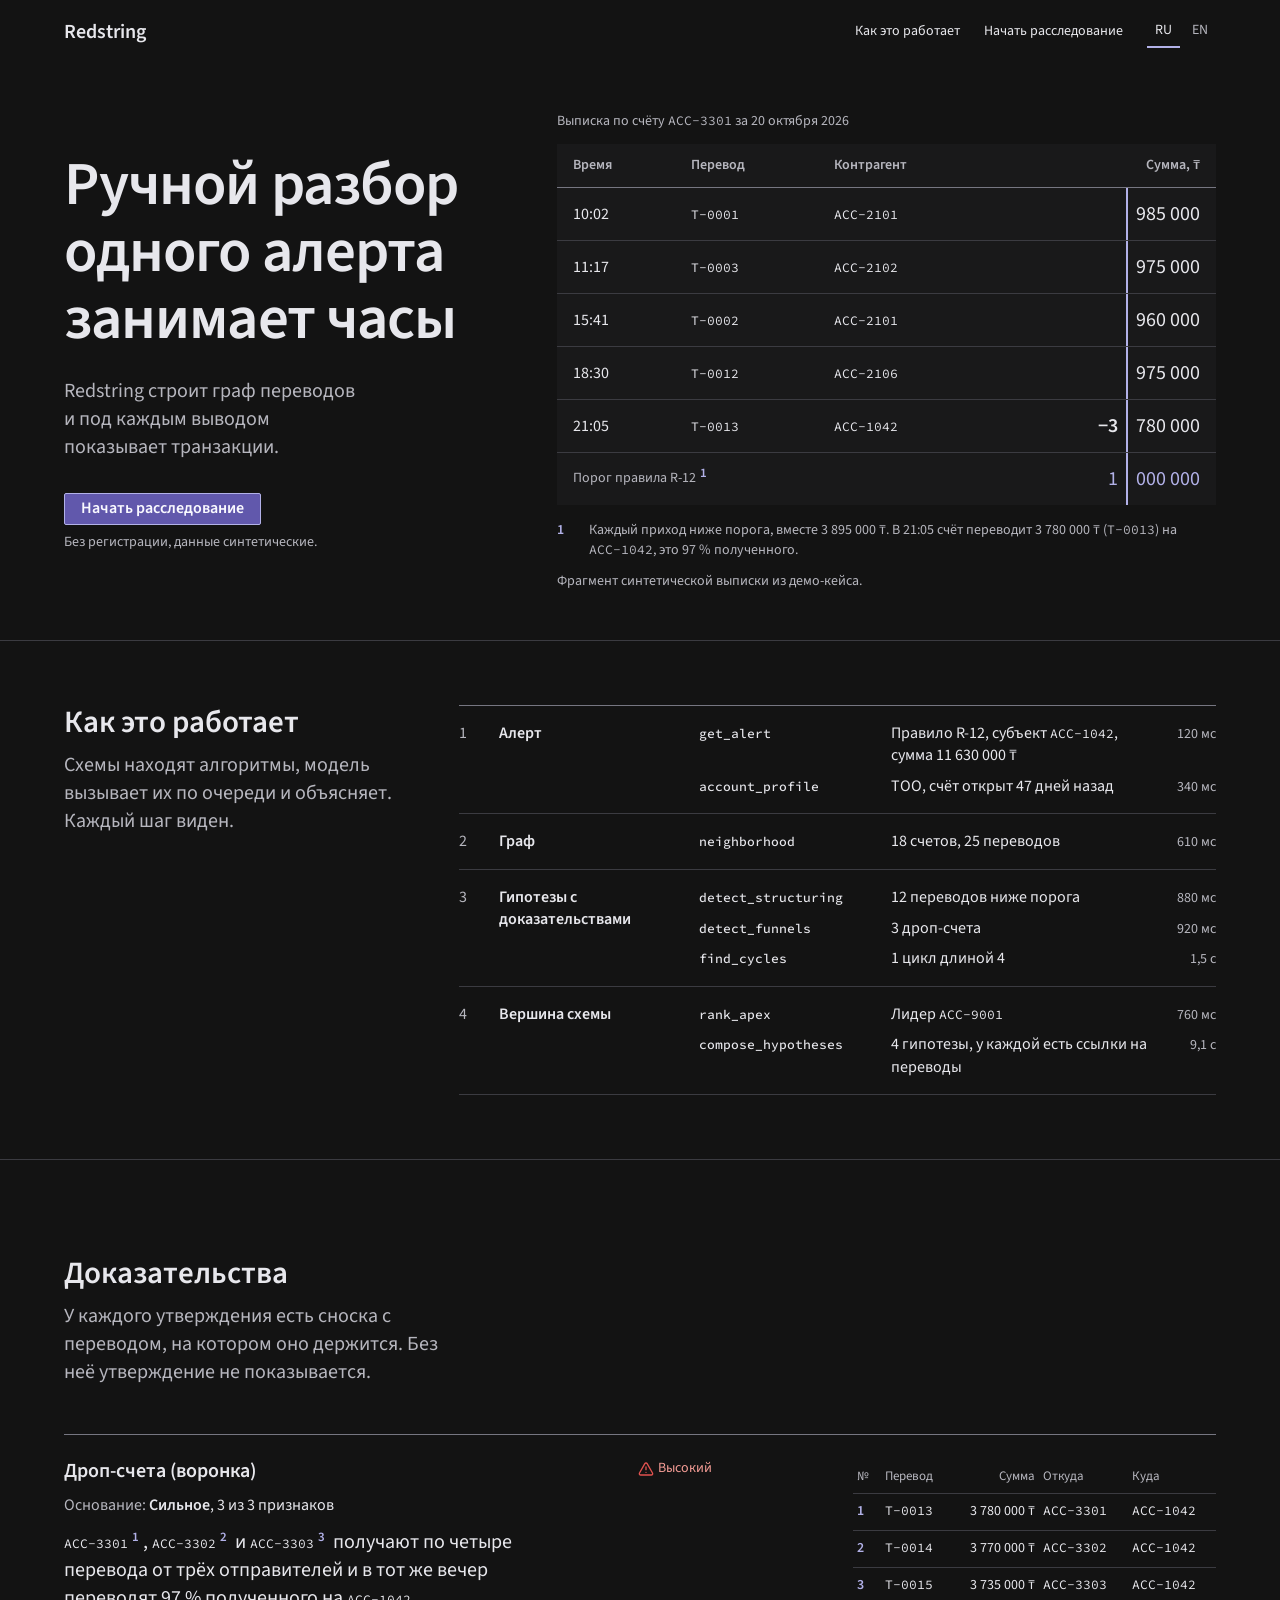
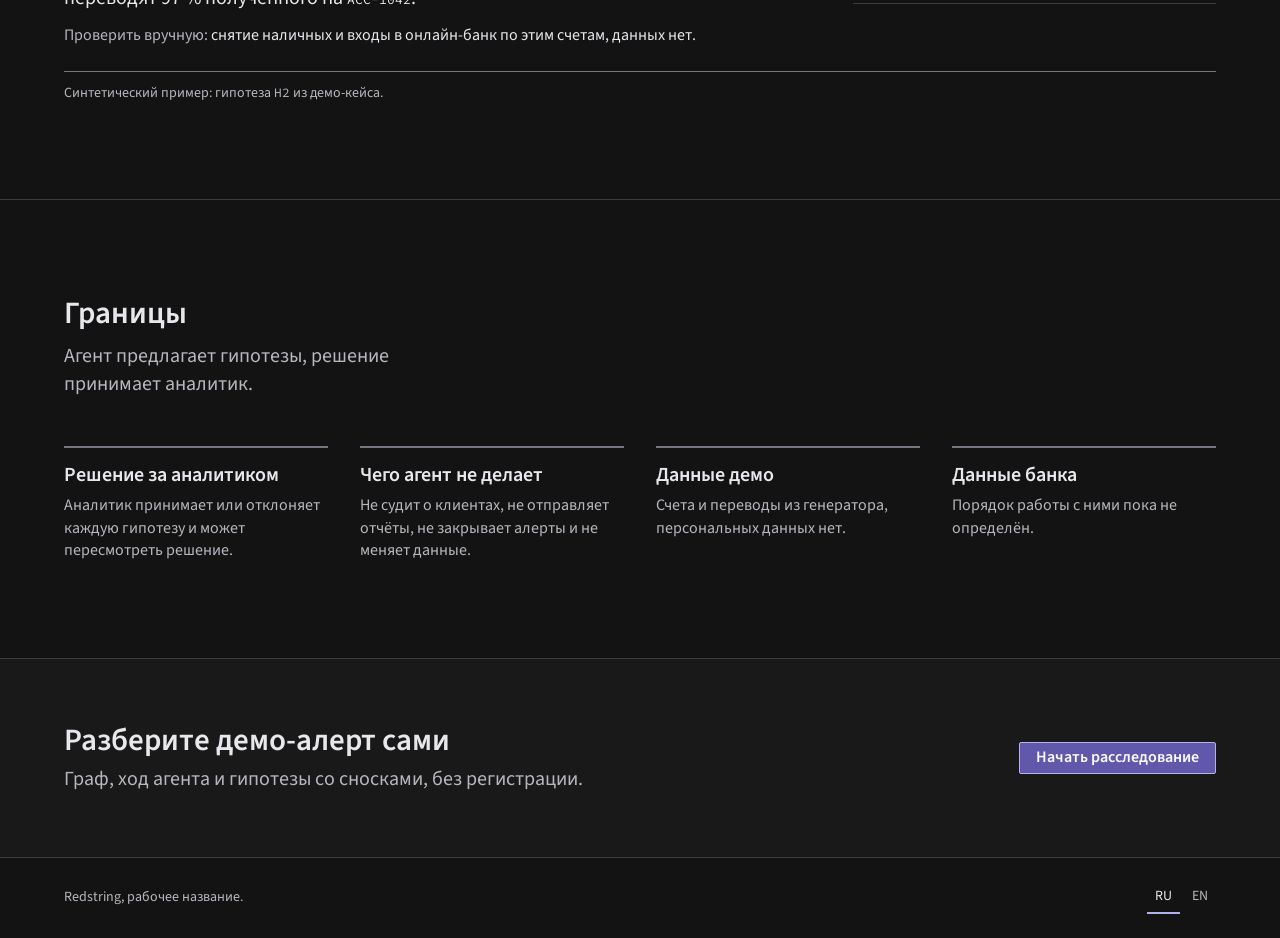
==== prototype/index.html @ 129d45fb "Rebuild prototype as Ledger Rule landing and investigation screen Replace the detective landing with" ====
<!doctype html>
<html lang="ru" data-theme="dark">
<head>
  <meta charset="utf-8" />
  <meta name="viewport" content="width=device-width, initial-scale=1" />
  <title>Redstring, помощник AML-аналитика</title>
  <meta name="description" content="Redstring строит граф переводов, ищет схемы отмывания алгоритмами и под каждым выводом показывает переводы. Демо на синтетических данных." />
  <link rel="alternate" hreflang="en" href="en.html" />
  <link rel="preconnect" href="https://fonts.googleapis.com" />
  <link rel="preconnect" href="https://fonts.gstatic.com" crossorigin />
  <link href="https://fonts.googleapis.com/css2?family=Source+Code+Pro:wght@400;500&amp;family=Source+Sans+3:wght@400;600&amp;display=swap" rel="stylesheet" />
  <link rel="stylesheet" href="landing.css" />
</head>
<body>
  <svg class="visually-hidden" aria-hidden="true" focusable="false">
    <symbol id="i-triangle-alert" viewBox="0 0 24 24"><path d="m21.73 18-8-14a2 2 0 0 0-3.48 0l-8 14A2 2 0 0 0 4 21h16a2 2 0 0 0 1.73-3" /><path d="M12 9v4" /><path d="M12 17h.01" /></symbol>
  </svg>

  <a class="skip" href="#main">Перейти к содержимому</a>

  <header class="nav">
    <div class="container nav-row">
      <a class="wordmark" href="index.html" aria-label="Redstring, главная">Redstring</a>
      <div class="nav-end">
        <nav class="nav-links" aria-label="Разделы">
          <a href="#how">Как это работает</a>
          <a href="investigate.html?lang=ru">Начать расследование</a>
        </nav>
        <nav class="lang" aria-label="Язык">
          <a href="index.html" hreflang="ru" lang="ru" aria-current="page">RU</a>
          <a href="en.html" hreflang="en" lang="en">EN</a>
        </nav>
      </div>
    </div>
  </header>

  <main id="main">
    <section class="hero" aria-labelledby="hero-title">
      <div class="container hero-grid">
        <div class="hero-text">
          <h1 id="hero-title">Ручной разбор одного алерта занимает часы</h1>
          <p class="lede">Redstring строит граф переводов и под каждым выводом показывает транзакции.</p>
          <div class="hero-action">
            <a class="btn-primary" href="investigate.html?lang=ru">Начать расследование</a>
            <p class="action-note">Без регистрации, данные синтетические.</p>
          </div>
        </div>

        <figure class="statement" aria-labelledby="statement-caption">
          <table class="statement-table">
            <caption id="statement-caption">Выписка по счёту <span class="id">ACC-3301</span> за 20 октября 2026</caption>
            <thead>
              <tr><th scope="col">Время</th><th scope="col">Перевод</th><th scope="col">Контрагент</th><th scope="col" class="amt-head">Сумма, ₸</th></tr>
            </thead>
            <tbody>
              <tr><td class="num">10:02</td><td><span class="id">T-0001</span></td><td><span class="id">ACC-2101</span></td><td class="amt"><span class="amt-cell" aria-hidden="true"><span class="amt-hi"></span><span class="amt-lo">985 000</span></span><span class="visually-hidden">985 000</span></td></tr>
              <tr><td class="num">11:17</td><td><span class="id">T-0003</span></td><td><span class="id">ACC-2102</span></td><td class="amt"><span class="amt-cell" aria-hidden="true"><span class="amt-hi"></span><span class="amt-lo">975 000</span></span><span class="visually-hidden">975 000</span></td></tr>
              <tr><td class="num">15:41</td><td><span class="id">T-0002</span></td><td><span class="id">ACC-2101</span></td><td class="amt"><span class="amt-cell" aria-hidden="true"><span class="amt-hi"></span><span class="amt-lo">960 000</span></span><span class="visually-hidden">960 000</span></td></tr>
              <tr><td class="num">18:30</td><td><span class="id">T-0012</span></td><td><span class="id">ACC-2106</span></td><td class="amt"><span class="amt-cell" aria-hidden="true"><span class="amt-hi"></span><span class="amt-lo">975 000</span></span><span class="visually-hidden">975 000</span></td></tr>
              <tr class="is-out"><td class="num">21:05</td><td><span class="id">T-0013</span></td><td><span class="id">ACC-1042</span></td><td class="amt"><span class="amt-cell" aria-hidden="true"><span class="amt-hi">−3</span><span class="amt-lo">780 000</span></span><span class="visually-hidden">минус 3 780 000</span></td></tr>
            </tbody>
            <tfoot>
              <tr class="threshold-row">
                <th scope="row" colspan="3">Порог правила R-12<sup><a class="fn-mark" id="hero-ref-1" href="#hero-fn-1" aria-label="Сноска 1">1</a></sup></th>
                <td class="amt"><span class="amt-cell" aria-hidden="true"><span class="amt-hi">1</span><span class="amt-lo">000 000</span></span><span class="visually-hidden">1 000 000</span></td>
              </tr>
            </tfoot>
          </table>
          <ol class="notes">
            <li id="hero-fn-1"><a class="note-n" href="#hero-ref-1" aria-label="К сноске 1 в выписке">1</a><p>Каждый приход ниже порога, вместе 3 895 000 ₸. В 21:05 счёт переводит 3 780 000 ₸ (<span class="id">T-0013</span>) на <span class="id">ACC-1042</span>, это 97 % полученного.</p></li>
          </ol>
          <figcaption>Фрагмент синтетической выписки из демо-кейса.</figcaption>
        </figure>
      </div>
    </section>

    <section class="section how" id="how" aria-labelledby="how-title">
      <div class="container how-grid">
        <div class="section-head">
          <h2 id="how-title">Как это работает</h2>
          <p class="section-lede">Схемы находят алгоритмы, модель вызывает их по очереди и объясняет. Каждый шаг виден.</p>
        </div>
        <ol class="run" aria-label="Ход агента на демо-алерте ALR-2026-0417">
          <li class="stage">
            <span class="stage-n num" aria-hidden="true">1</span><h3 class="stage-name">Алерт</h3>
            <ul class="calls">
              <li><span class="id call-tool">get_alert</span><span class="call-result">Правило R-12, субъект <span class="id">ACC-1042</span>, сумма 11 630 000 ₸</span><span class="call-time num">120 мс</span></li>
              <li><span class="id call-tool">account_profile</span><span class="call-result">ТОО, счёт открыт 47 дней назад</span><span class="call-time num">340 мс</span></li>
            </ul>
          </li>
          <li class="stage">
            <span class="stage-n num" aria-hidden="true">2</span><h3 class="stage-name">Граф</h3>
            <ul class="calls">
              <li><span class="id call-tool">neighborhood</span><span class="call-result">18 счетов, 25 переводов</span><span class="call-time num">610 мс</span></li>
            </ul>
          </li>
          <li class="stage">
            <span class="stage-n num" aria-hidden="true">3</span><h3 class="stage-name">Гипотезы с доказательствами</h3>
            <ul class="calls">
              <li><span class="id call-tool">detect_structuring</span><span class="call-result">12 переводов ниже порога</span><span class="call-time num">880 мс</span></li>
              <li><span class="id call-tool">detect_funnels</span><span class="call-result">3 дроп-счета</span><span class="call-time num">920 мс</span></li>
              <li><span class="id call-tool">find_cycles</span><span class="call-result">1 цикл длиной 4</span><span class="call-time num">1,5 с</span></li>
            </ul>
          </li>
          <li class="stage">
            <span class="stage-n num" aria-hidden="true">4</span><h3 class="stage-name">Вершина схемы</h3>
            <ul class="calls">
              <li><span class="id call-tool">rank_apex</span><span class="call-result">Лидер <span class="id">ACC-9001</span></span><span class="call-time num">760 мс</span></li>
              <li><span class="id call-tool">compose_hypotheses</span><span class="call-result">4 гипотезы, у каждой есть ссылки на переводы</span><span class="call-time num">9,1 с</span></li>
            </ul>
          </li>
        </ol>
      </div>
    </section>

    <section class="section evidence" id="evidence" aria-labelledby="evidence-title">
      <div class="container">
        <div class="section-head">
          <h2 id="evidence-title">Доказательства</h2>
          <p class="section-lede">У каждого утверждения есть сноска с переводом, на котором оно держится. Без неё утверждение не показывается.</p>
        </div>
        <article class="exhibit" aria-labelledby="exhibit-title">
          <div class="exhibit-main">
            <div class="exhibit-head">
              <h3 id="exhibit-title">Дроп-счета (воронка)</h3>
              <span class="risk risk-high"><svg class="icon" aria-hidden="true"><use href="#i-triangle-alert" /></svg>Высокий</span>
            </div>
            <p class="basis"><span class="muted">Основание:</span> <strong>Сильное</strong>, 3 из 3 признаков</p>
            <p class="claim"><span class="id">ACC-3301</span><sup><a class="fn-mark" href="#ev-fn-1" aria-label="Сноска 1">1</a></sup>, <span class="id">ACC-3302</span><sup><a class="fn-mark" href="#ev-fn-2" aria-label="Сноска 2">2</a></sup> и <span class="id">ACC-3303</span><sup><a class="fn-mark" href="#ev-fn-3" aria-label="Сноска 3">3</a></sup> получают по четыре перевода от трёх отправителей и в тот же вечер переводят 97 % полученного на <span class="id">ACC-1042</span>.</p>
            <p class="check"><span class="muted">Проверить вручную:</span> снятие наличных и входы в онлайн-банк по этим счетам, данных нет.</p>
          </div>
          <aside class="margin" aria-label="Сноски к гипотезе H2">
            <table class="fn-table">
              <thead><tr><th scope="col" class="fn-n">№</th><th scope="col">Перевод</th><th scope="col" class="amt">Сумма</th><th scope="col">Откуда</th><th scope="col">Куда</th></tr></thead>
              <tbody id="ev-fn-1"><tr><th scope="row" class="fn-n">1</th><td><span class="id">T-0013</span></td><td class="amt num">3 780 000 ₸</td><td><span class="id">ACC-3301</span></td><td><span class="id">ACC-1042</span></td></tr></tbody>
              <tbody id="ev-fn-2"><tr><th scope="row" class="fn-n">2</th><td><span class="id">T-0014</span></td><td class="amt num">3 770 000 ₸</td><td><span class="id">ACC-3302</span></td><td><span class="id">ACC-1042</span></td></tr></tbody>
              <tbody id="ev-fn-3"><tr><th scope="row" class="fn-n">3</th><td><span class="id">T-0015</span></td><td class="amt num">3 735 000 ₸</td><td><span class="id">ACC-3303</span></td><td><span class="id">ACC-1042</span></td></tr></tbody>
            </table>
          </aside>
        </article>
        <p class="exhibit-note">Синтетический пример: гипотеза <span class="id">H2</span> из демо-кейса.</p>
      </div>
    </section>

    <section class="section limits" id="limits" aria-labelledby="limits-title">
      <div class="container">
        <div class="section-head">
          <h2 id="limits-title">Границы</h2>
          <p class="section-lede">Агент предлагает гипотезы, решение принимает аналитик.</p>
        </div>
        <dl class="terms">
          <div class="term"><dt>Решение за аналитиком</dt><dd>Аналитик принимает или отклоняет каждую гипотезу и может пересмотреть решение.</dd></div>
          <div class="term"><dt>Чего агент не делает</dt><dd>Не судит о клиентах, не отправляет отчёты, не закрывает алерты и не меняет данные.</dd></div>
          <div class="term"><dt>Данные демо</dt><dd>Счета и переводы из генератора, персональных данных нет.</dd></div>
          <div class="term"><dt>Данные банка</dt><dd>Порядок работы с ними пока не определён.</dd></div>
        </dl>
      </div>
    </section>

    <section class="band" aria-labelledby="band-title">
      <div class="container band-row">
        <div class="band-text">
          <h2 id="band-title">Разберите демо-алерт сами</h2>
          <p>Граф, ход агента и гипотезы со сносками, без регистрации.</p>
        </div>
        <a class="btn-primary" href="investigate.html?lang=ru">Начать расследование</a>
      </div>
    </section>
  </main>

  <footer class="footer">
    <div class="container footer-row">
      <p>Redstring, рабочее название.</p>
      <nav class="lang" aria-label="Язык">
        <a href="index.html" hreflang="ru" lang="ru" aria-current="page">RU</a>
        <a href="en.html" hreflang="en" lang="en">EN</a>
      </nav>
    </div>
  </footer>

  <script src="landing.js"></script>
</body>
</html>
---- prototype/landing.css ----
/* Hallmark · shape: Ledger (custom: a ruled ledger page, the statement in the hero, footnotes in the margin) · genre: modern-minimal · theme: brand (locked DESIGN.md, Ledger Rule) · redesign: full · job: try · hero: Banner · nav: edge-aligned, the wordmark left, one anchor, the demo link and RU EN right · footer: colophon, one line under a rule · imagery: the product's own data, no photographs · signature: the statement excerpt with the 1 000 000 ₸ threshold ruled through the amount column
 * axes: dark/humanist-sans/violet-muted · posture: restrained · contrast: pass · fold: pass · v2.0.0 */
/* Hallmark · pre-emit critique: P4 H4 E4 S5 R5 V4 · weakest: H, section heads stay at 31px under the locked scale; the 61px head, the rules and the ruled statement carry the order */
/* Hallmark · waive 39b · the primary control is 32px with a 44px target under coarse pointers · the locked DESIGN.md sets every Redstring button at --button-height */
/* Hallmark · waive 72 · the 16px label sits in a 32px control, 7px above and below its line box · the locked DESIGN.md sets the Redstring button at --button-height with a 16px label */
/* Hallmark · waive 78 · section heads render at 31px under the 61px hero head · the locked DESIGN.md scale keeps its large steps for the Redstring hero head alone */
/* Hallmark · dropped #board, #dossier, #ring-path, #take-case, #top, app.html · the user retired the detective landing (dossier flip, cork board, stamp, sound, typing terminal); the demo moved to investigate.html */
/* Hallmark · dropped https://cdn.jsdelivr.net/npm/lucide@0.460.0/dist/umd/lucide.min.js · Lucide icons now ship as an inline sprite, so no icon needs a script */
/* Hallmark · dropped the scores 0.91, 0.88, 0.84, 0.71, 0.79 and the 12+ and 3% dossier lines · the locked DESIGN.md bans confidence scores; the basis is a word and a count, the apex a measured flow share */
/* Hallmark · dropped the detective headings and their element ids · the whole detective landing was retired at the user's request */
@import url("./tokens.css");
@import url("./base.css");

b, strong { font-weight: var(--weight-strong); }
.muted { color: var(--text-secondary); }

.container { width: 100%; max-width: 85rem; margin-inline: auto; padding-inline: var(--space-8); }

/* ---------- Nav ---------- */
.nav-row { display: flex; justify-content: space-between; align-items: center; gap: var(--space-4); min-height: var(--space-8); }
.wordmark { color: var(--text); font-size: var(--text-lg); font-weight: var(--weight-strong); text-decoration: none; }
.wordmark:hover { text-decoration: underline; text-decoration-thickness: 1px; }
.wordmark:active { color: var(--accent-text); }
.nav-end { display: flex; align-items: center; gap: var(--space-5); }
.nav-links { display: flex; gap: var(--space-5); }
.nav-links a {
  display: inline-flex; align-items: center;
  min-height: var(--button-height);
  color: var(--text);
  font-size: var(--text-sm);
  text-decoration: none;
  white-space: nowrap;
  transition: color var(--duration-micro) var(--ease-sharp);
}
.nav-links a:hover { color: var(--accent-text); text-decoration: underline; }
.nav-links a:active { color: var(--accent-text); }

/* ---------- Primary action, the only filled control ---------- */
.btn-primary {
  display: inline-flex; align-items: center; justify-content: center;
  min-height: var(--button-height);
  padding-inline: var(--space-4);
  background: var(--button-primary-bg);
  color: var(--button-primary-text);
  border: 1px solid var(--button-primary-border);
  border-radius: var(--button-radius);
  font-size: var(--text-base);
  font-weight: var(--weight-strong);
  line-height: var(--leading-tight);
  text-decoration: none;
  white-space: nowrap;
  transition: box-shadow var(--duration-micro) var(--ease-sharp);
}
.btn-primary:hover { box-shadow: inset 0 0 0 1px var(--button-primary-border); }
.btn-primary:active { box-shadow: inset 0 0 0 2px var(--button-primary-border); }
@media (pointer: coarse) { .btn-primary, .nav-links a { min-height: var(--button-height-touch); } }

/* ---------- Hero: the statement with the threshold ruled through it ---------- */
.hero { padding-block: var(--space-7); }
.hero-grid { display: grid; grid-template-columns: repeat(12, minmax(0, 1fr)); column-gap: var(--space-6); align-items: center; }
.hero-text { grid-column: 1 / span 5; display: grid; gap: var(--space-5); align-content: center; }
.hero h1 { max-width: 14ch; font-size: var(--text-4xl); letter-spacing: -0.015em; }
.lede { max-width: 30ch; color: var(--text-secondary); font-size: var(--text-lg); line-height: var(--leading-body); }
.hero-action { display: grid; justify-items: start; gap: var(--space-2); margin-top: var(--space-2); }
.action-note { color: var(--text-secondary); font-size: var(--text-sm); }

.statement { grid-column: 6 / -1; min-width: 0; }
.statement-table { width: 100%; background: var(--surface); font-size: var(--text-base); }
.statement-table caption { caption-side: top; padding-bottom: var(--space-3); color: var(--text-secondary); font-size: var(--text-sm); text-align: start; }
.statement-table th, .statement-table td { padding: var(--space-3) var(--space-4); border-bottom: 1px solid var(--rule); white-space: nowrap; }
.statement-table thead th { color: var(--text-secondary); font-size: var(--text-sm); border-bottom-color: var(--border-interactive); }
.statement-table .amt-head { text-align: end; }
.statement-table td.amt { padding: 0; }
.amt-cell { display: grid; grid-template-columns: minmax(0, 1fr) auto; font-size: var(--text-lg); font-variant-numeric: tabular-nums lining-nums; }
.amt-hi { padding: var(--space-3) var(--space-2) var(--space-3) var(--space-4); text-align: end; }
.amt-lo { padding: var(--space-3) var(--space-4) var(--space-3) var(--space-2); border-left: 2px solid var(--rule-threshold); }
.statement-table .is-out .amt-hi { font-weight: var(--weight-strong); }
.threshold-row th { color: var(--text-secondary); font-size: var(--text-sm); font-weight: var(--weight-regular); }
.threshold-row td, .threshold-row th { border-bottom: 0; border-top: 1px solid var(--border-interactive); }
.threshold-row .amt-cell { color: var(--accent-text); }
.notes { margin-top: var(--space-4); }
.notes li { display: grid; grid-template-columns: var(--space-5) minmax(0, 1fr); gap: var(--space-2); color: var(--text-secondary); font-size: var(--text-sm); line-height: var(--leading-body); }
.note-n { color: var(--footnote-marker-text); font-weight: var(--weight-strong); font-variant-numeric: tabular-nums lining-nums; text-decoration: none; }
.note-n:hover { text-decoration: underline; }
.note-n:active { color: var(--text); }
.notes li:target { color: var(--text); }
.statement figcaption { margin-top: var(--space-3); color: var(--text-secondary); font-size: var(--text-sm); }

/* ---------- Sections ---------- */
.section { border-top: 1px solid var(--rule); }
.section-head h2 { max-width: 22ch; font-size: var(--text-2xl); }
.section-lede { max-width: 40ch; margin-top: var(--space-3); color: var(--text-secondary); font-size: var(--text-lg); line-height: var(--leading-body); }

/* How it works: the real run of the demo alert, stage by stage */
.how { padding-block: var(--space-8); }
.how-grid { display: grid; grid-template-columns: repeat(12, minmax(0, 1fr)); column-gap: var(--space-6); row-gap: var(--space-6); }
.how .section-head { grid-column: 1 / span 4; }
.run { grid-column: 5 / -1; border-bottom: 1px solid var(--rule); }
.stage { display: grid; grid-template-columns: var(--space-5) 11.5rem minmax(0, 1fr); column-gap: var(--space-4); align-items: baseline; padding-block: var(--space-4); border-top: 1px solid var(--rule); }
.stage:first-child { border-top-color: var(--border-interactive); }
.stage-name { font-size: var(--text-base); line-height: var(--leading-body); }
.stage-n { color: var(--text-secondary); }
.calls { display: grid; gap: var(--space-2); }
.calls li { display: grid; grid-template-columns: 11rem minmax(0, 1fr) auto; column-gap: var(--space-4); align-items: baseline; }
.call-tool { color: var(--text); font-weight: var(--weight-id-strong); }
.call-result { line-height: var(--leading-body); }
.call-time { color: var(--text-secondary); font-size: var(--text-sm); text-align: end; white-space: nowrap; }

/* Evidence: one hypothesis, its footnotes in the margin beside it */
.evidence { padding-block: var(--space-9); }
.exhibit {
  display: grid; grid-template-columns: repeat(12, minmax(0, 1fr)); column-gap: var(--space-6); row-gap: var(--space-5);
  margin-top: var(--space-7);
  padding-block: var(--space-5);
  border-block: 1px solid var(--border-interactive);
}
.exhibit-main { grid-column: 1 / span 7; display: grid; align-content: start; gap: var(--space-3); }
.exhibit-head { display: flex; justify-content: space-between; align-items: baseline; gap: var(--space-4); }
.exhibit h3 { font-size: var(--text-lg); }
.basis, .check { line-height: var(--leading-body); }
.claim { max-width: 46ch; font-size: var(--text-lg); line-height: var(--leading-body); }
.margin { grid-column: 9 / -1; min-width: 0; }
.fn-table { width: 100%; font-size: var(--text-sm); }
.fn-table th, .fn-table td { padding: var(--space-2) var(--space-1); border-bottom: 1px solid var(--rule); text-align: start; white-space: nowrap; }
.fn-table thead th { color: var(--text-secondary); font-size: var(--text-xs); font-weight: var(--weight-regular); }
.fn-table .amt { text-align: end; }
.fn-table .fn-n { width: 1.75rem; color: var(--footnote-marker-text); font-weight: var(--weight-strong); }
.fn-table thead .fn-n { color: var(--text-secondary); font-weight: var(--weight-regular); }
.fn-table tbody { transition: background-color var(--duration-micro) var(--ease-sharp); }
.fn-table tbody:target,
.exhibit:has(a[href="#ev-fn-1"]:is(:hover, :focus-visible)) #ev-fn-1,
.exhibit:has(a[href="#ev-fn-2"]:is(:hover, :focus-visible)) #ev-fn-2,
.exhibit:has(a[href="#ev-fn-3"]:is(:hover, :focus-visible)) #ev-fn-3 { background: var(--row-selected-bg); }
.exhibit-note { margin-top: var(--space-3); color: var(--text-secondary); font-size: var(--text-sm); }

/* Limits: four terms across, each under its own rule */
.limits { padding-block: var(--space-9); }
.terms { display: grid; grid-template-columns: repeat(4, minmax(0, 1fr)); column-gap: var(--space-6); row-gap: var(--space-6); margin-top: var(--space-7); }
.term { display: grid; align-content: start; gap: var(--space-2); padding-top: var(--space-4); border-top: 2px solid var(--border-interactive); }
.term dt { font-size: var(--text-lg); font-weight: var(--weight-strong); line-height: var(--leading-tight); }
.term dd { color: var(--text-secondary); line-height: var(--leading-body); }

/* Closing band: a change of paper, the one action again */
.band { padding-block: var(--space-8); background: var(--surface); color: var(--text); border-top: 1px solid var(--rule); }
.band-row { display: flex; justify-content: space-between; align-items: center; gap: var(--space-5); flex-wrap: wrap; }
.band h2 { font-size: var(--text-2xl); }
.band p { margin-top: var(--space-2); color: var(--text-secondary); font-size: var(--text-lg); }

.footer { padding-block: var(--space-5); border-top: 1px solid var(--rule); color: var(--text-secondary); font-size: var(--text-sm); }
.footer-row { display: flex; justify-content: space-between; align-items: center; gap: var(--space-4); flex-wrap: wrap; }

/* ---------- Narrower screens ---------- */
@media (max-width: 75rem) {
  .container { padding-inline: var(--space-6); }
  .stage { grid-template-columns: var(--space-5) minmax(0, 1fr); row-gap: var(--space-2); }
  .stage .calls { grid-column: 2; }
}
@media (max-width: 60rem) {
  .hero-grid, .how-grid, .exhibit { display: block; }
  .hero-text { margin-bottom: var(--space-7); }
  .run { margin-top: var(--space-6); }
  .margin { margin-top: var(--space-5); }
  .terms { grid-template-columns: repeat(2, minmax(0, 1fr)); }
  .nav-links a[href="#how"] { display: none; }
}
@media (max-width: 40rem) {
  .container { padding-inline: var(--space-4); }
  .nav-links { display: none; }
  .hero { padding-block: var(--space-6) var(--space-8); }
  .statement-table th, .statement-table td { padding-inline: var(--space-2); }
  .amt-hi { padding-inline: var(--space-2) var(--space-1); }
  .amt-lo { padding-inline: var(--space-1) var(--space-2); }
  .amt-cell { font-size: var(--text-base); }
  .calls li { grid-template-columns: minmax(0, 1fr) auto; }
  .call-result { grid-column: 1 / -1; grid-row: 2; }
  .terms { grid-template-columns: 1fr; }
  .exhibit-head { flex-wrap: wrap; }
}
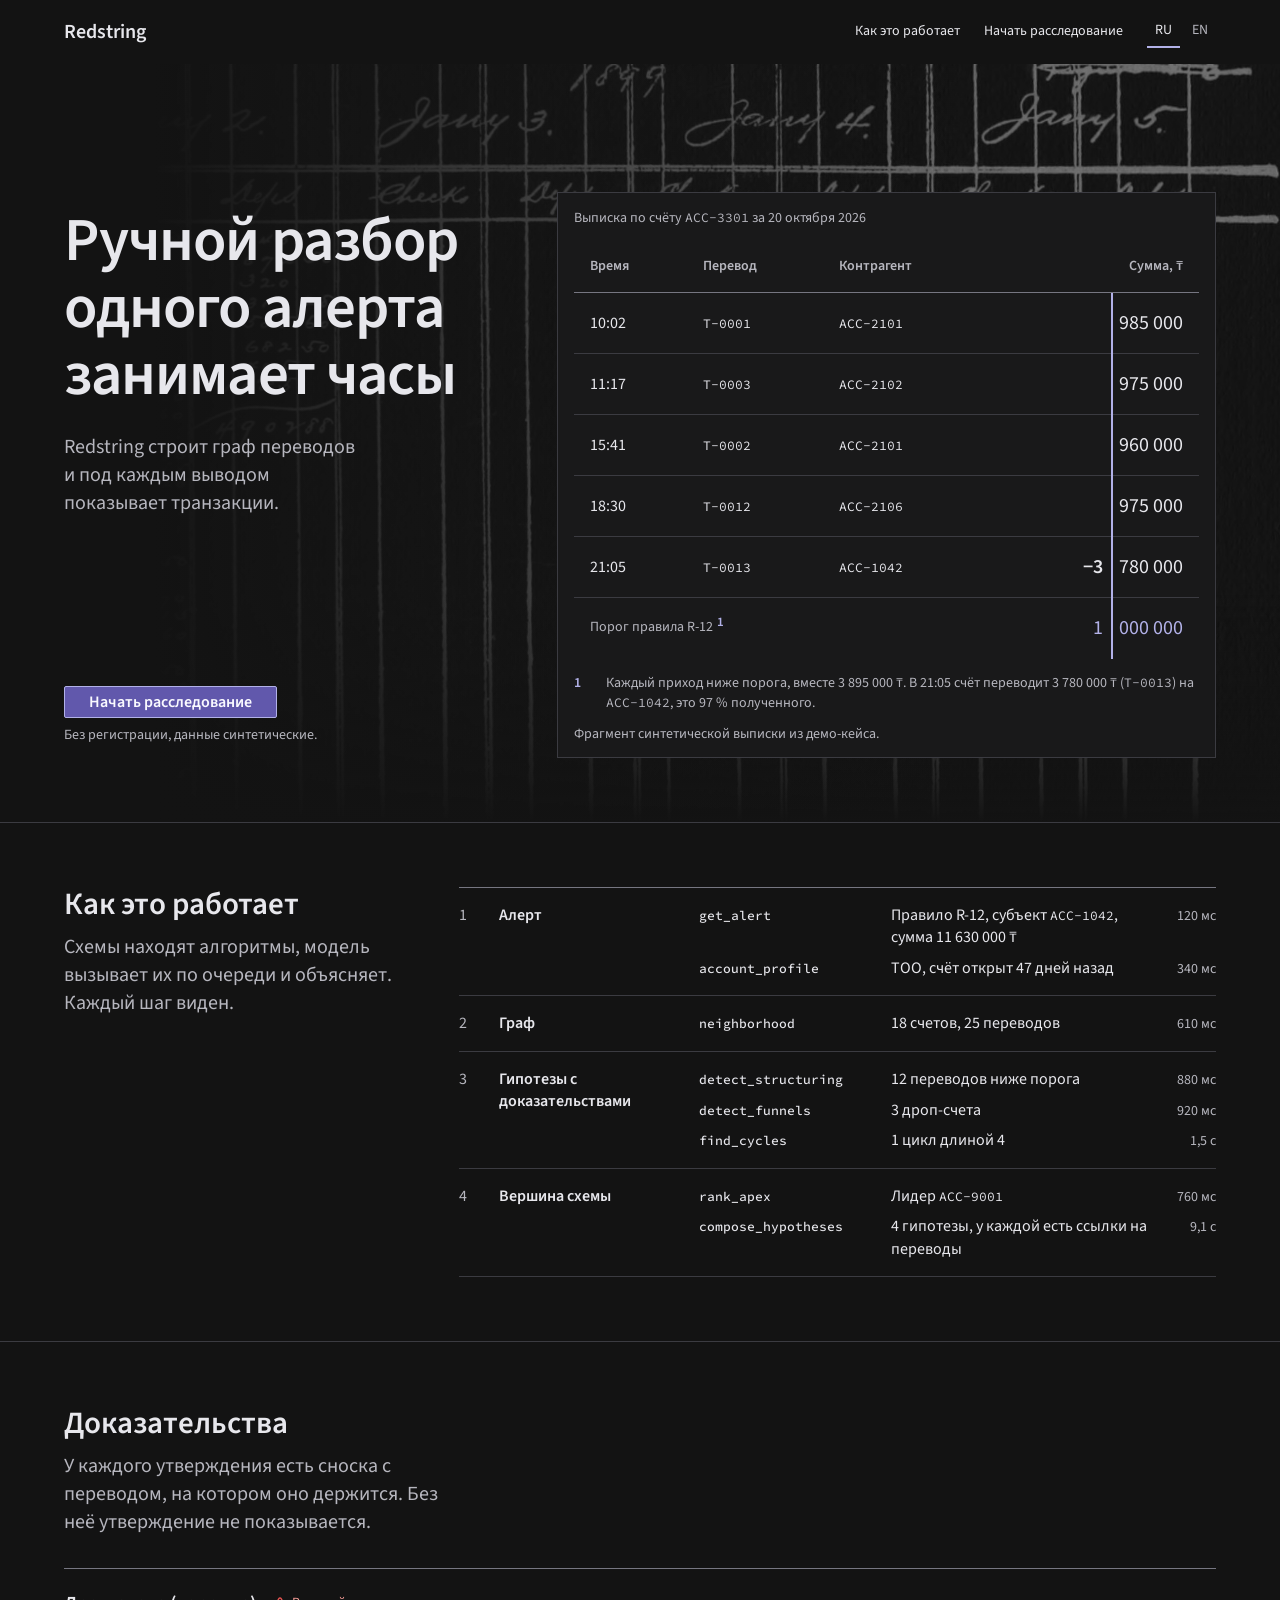
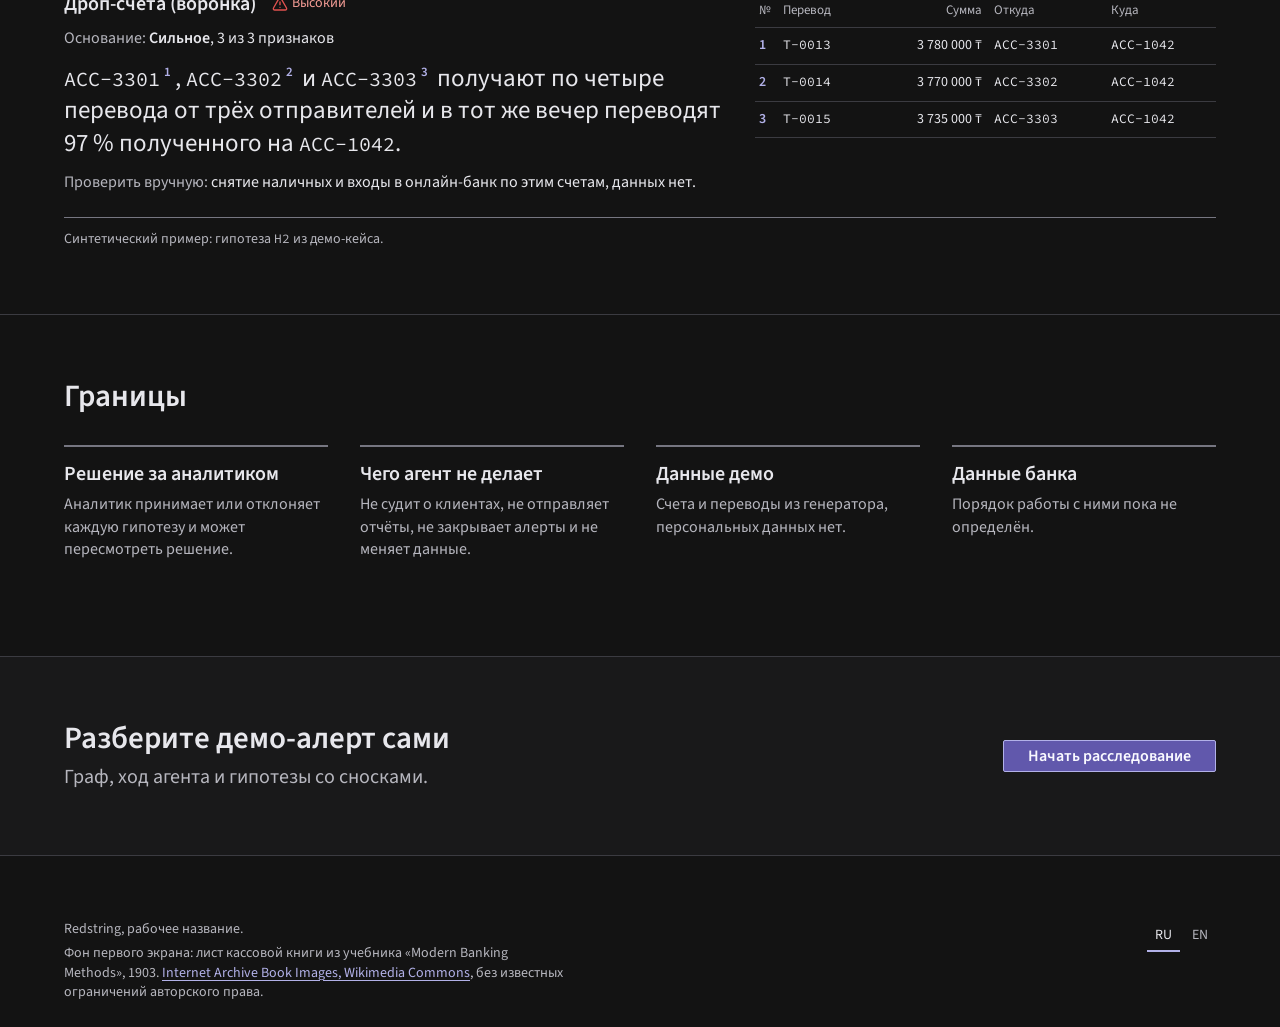
==== commit 50348dab: "Animate the landing and fix review findings on the investigation screen Landing (user request, 2026-" ====
--- a/prototype/index.html
+++ b/prototype/index.html
@@ -6,6 +6,7 @@
   <title>Redstring, помощник AML-аналитика</title>
   <meta name="description" content="Redstring строит граф переводов, ищет схемы отмывания алгоритмами и под каждым выводом показывает переводы. Демо на синтетических данных." />
   <link rel="alternate" hreflang="en" href="en.html" />
+  <link rel="icon" href="data:," />
   <link rel="preconnect" href="https://fonts.googleapis.com" />
   <link rel="preconnect" href="https://fonts.gstatic.com" crossorigin />
   <link href="https://fonts.googleapis.com/css2?family=Source+Code+Pro:wght@400;500&amp;family=Source+Sans+3:wght@400;600&amp;display=swap" rel="stylesheet" />
@@ -36,6 +37,9 @@
 
   <main id="main">
     <section class="hero" aria-labelledby="hero-title">
+      <div class="hero-photo" aria-hidden="true">
+        <img src="assets/ledger-1903.jpg" alt="" width="1920" height="1315" fetchpriority="high" />
+      </div>
       <div class="container hero-grid">
         <div class="hero-text">
           <h1 id="hero-title">Ручной разбор одного алерта занимает часы</h1>
@@ -146,7 +150,6 @@
       <div class="container">
         <div class="section-head">
           <h2 id="limits-title">Границы</h2>
-          <p class="section-lede">Агент предлагает гипотезы, решение принимает аналитик.</p>
         </div>
         <dl class="terms">
           <div class="term"><dt>Решение за аналитиком</dt><dd>Аналитик принимает или отклоняет каждую гипотезу и может пересмотреть решение.</dd></div>
@@ -161,7 +164,7 @@
       <div class="container band-row">
         <div class="band-text">
           <h2 id="band-title">Разберите демо-алерт сами</h2>
-          <p>Граф, ход агента и гипотезы со сносками, без регистрации.</p>
+          <p>Граф, ход агента и гипотезы со сносками.</p>
         </div>
         <a class="btn-primary" href="investigate.html?lang=ru">Начать расследование</a>
       </div>
@@ -170,7 +173,10 @@
 
   <footer class="footer">
     <div class="container footer-row">
-      <p>Redstring, рабочее название.</p>
+      <div class="footer-text">
+        <p>Redstring, рабочее название.</p>
+        <p>Фон первого экрана: лист кассовой книги из учебника «Modern Banking Methods», 1903. <a href="https://commons.wikimedia.org/wiki/File:Modern_banking_methods_and_practical_bank_bookkeeping;_illustrated_with_over_two_hundred_forms_of_bank_books,_records_and_blanks_(1903)_(14597619308).jpg">Internet Archive Book Images, Wikimedia Commons</a>, без известных ограничений авторского права.</p>
+      </div>
       <nav class="lang" aria-label="Язык">
         <a href="index.html" hreflang="ru" lang="ru" aria-current="page">RU</a>
         <a href="en.html" hreflang="en" lang="en">EN</a>
--- a/prototype/landing.css
+++ b/prototype/landing.css
@@ -1,7 +1,8 @@
-/* Hallmark · shape: Ledger (custom: a ruled ledger page, the statement in the hero, footnotes in the margin) · genre: modern-minimal · theme: brand (locked DESIGN.md, Ledger Rule) · redesign: full · job: try · hero: Banner · nav: edge-aligned, the wordmark left, one anchor, the demo link and RU EN right · footer: colophon, one line under a rule · imagery: the product's own data, no photographs · signature: the statement excerpt with the 1 000 000 ₸ threshold ruled through the amount column
+/* Hallmark · shape: Ledger (custom: a ruled ledger page, the statement in the hero, footnotes in the margin) · genre: modern-minimal · theme: brand (locked DESIGN.md, Ledger Rule, landing motion amended 2026-11-10) · redesign: full · job: try · hero: Stage · nav: edge-aligned, the wordmark left, one anchor, the demo link and RU EN right · footer: colophon with the photo credit · imagery: one Wikimedia Commons photograph, a 1903 teller's ledger page behind the hero, and the product's own data · signature: the statement posts row by row, then the 1 000 000 ₸ threshold draws down through the amount column
  * axes: dark/humanist-sans/violet-muted · posture: restrained · contrast: pass · fold: pass · v2.0.0 */
 /* Hallmark · pre-emit critique: P4 H4 E4 S5 R5 V4 · weakest: H, section heads stay at 31px under the locked scale; the 61px head, the rules and the ruled statement carry the order */
 /* Hallmark · waive 39b · the primary control is 32px with a 44px target under coarse pointers · the locked DESIGN.md sets every Redstring button at --button-height */
+/* Hallmark · waive 59 · sections part with 1px rules on this ruled ledger page · the hero photograph of the 1903 ledger fades out at the hero's foot, so the first gap is measured from the faded picture and not from the statement */
 /* Hallmark · waive 72 · the 16px label sits in a 32px control, 7px above and below its line box · the locked DESIGN.md sets the Redstring button at --button-height with a 16px label */
 /* Hallmark · waive 78 · section heads render at 31px under the 61px hero head · the locked DESIGN.md scale keeps its large steps for the Redstring hero head alone */
 /* Hallmark · dropped #board, #dossier, #ring-path, #take-case, #top, app.html · the user retired the detective landing (dossier flip, cork board, stamp, sound, typing terminal); the demo moved to investigate.html */
@@ -11,12 +12,21 @@
 @import url("./tokens.css");
 @import url("./base.css");
 
+/* Landing-only motion, allowed by the DESIGN.md amendment of 2026-11-10. The investigation screen never uses these. */
+:root {
+  --landing-sweep: 220ms;
+  --landing-enter: 520ms;
+  --landing-row: 320ms;
+  --landing-step: 110ms;
+}
+
 b, strong { font-weight: var(--weight-strong); }
 .muted { color: var(--text-secondary); }
 
 .container { width: 100%; max-width: 85rem; margin-inline: auto; padding-inline: var(--space-8); }
 
 /* ---------- Nav ---------- */
+.nav { position: relative; z-index: 2; }
 .nav-row { display: flex; justify-content: space-between; align-items: center; gap: var(--space-4); min-height: var(--space-8); }
 .wordmark { color: var(--text); font-size: var(--text-lg); font-weight: var(--weight-strong); text-decoration: none; }
 .wordmark:hover { text-decoration: underline; text-decoration-thickness: 1px; }
@@ -24,22 +34,31 @@
 .nav-end { display: flex; align-items: center; gap: var(--space-5); }
 .nav-links { display: flex; gap: var(--space-5); }
 .nav-links a {
+  position: relative;
   display: inline-flex; align-items: center;
   min-height: var(--button-height);
   color: var(--text);
   font-size: var(--text-sm);
   text-decoration: none;
   white-space: nowrap;
-  transition: color var(--duration-micro) var(--ease-sharp);
-}
-.nav-links a:hover { color: var(--accent-text); text-decoration: underline; }
+}
+/* The underline draws in from the left on hover. */
+.nav-links a::after {
+  content: ""; position: absolute; left: 0; right: 0; bottom: var(--space-1); height: 1px;
+  background: var(--accent-text);
+  transform: scaleX(0); transform-origin: left;
+  transition: transform var(--landing-sweep) var(--ease-sharp);
+}
+.nav-links a:hover::after, .nav-links a:focus-visible::after { transform: scaleX(1); }
 .nav-links a:active { color: var(--accent-text); }
 
 /* ---------- Primary action, the only filled control ---------- */
+/* Hover: a light fill sweeps in from the left and the label turns dark. Press: the button sinks. */
 .btn-primary {
+  position: relative; isolation: isolate; overflow: hidden;
   display: inline-flex; align-items: center; justify-content: center;
   min-height: var(--button-height);
-  padding-inline: var(--space-4);
+  padding-inline: var(--space-5);
   background: var(--button-primary-bg);
   color: var(--button-primary-text);
   border: 1px solid var(--button-primary-border);
@@ -49,31 +68,72 @@
   line-height: var(--leading-tight);
   text-decoration: none;
   white-space: nowrap;
-  transition: box-shadow var(--duration-micro) var(--ease-sharp);
-}
-.btn-primary:hover { box-shadow: inset 0 0 0 1px var(--button-primary-border); }
-.btn-primary:active { box-shadow: inset 0 0 0 2px var(--button-primary-border); }
+  transition: color var(--duration-standard) var(--ease-sharp), transform var(--duration-micro) var(--ease-sharp);
+}
+.btn-primary::before {
+  content: ""; position: absolute; inset: 0; z-index: -1;
+  background: var(--accent-text);
+  transform: scaleX(0); transform-origin: left;
+  transition: transform var(--landing-sweep) var(--ease-sharp);
+}
+.btn-primary:hover, .btn-primary:focus-visible { color: var(--on-fill); }
+.btn-primary:hover::before, .btn-primary:focus-visible::before { transform: scaleX(1); }
+.btn-primary:active { transform: translateY(1px) scale(0.98); }
 @media (pointer: coarse) { .btn-primary, .nav-links a { min-height: var(--button-height-touch); } }
 
-/* ---------- Hero: the statement with the threshold ruled through it ---------- */
-.hero { padding-block: var(--space-7); }
-.hero-grid { display: grid; grid-template-columns: repeat(12, minmax(0, 1fr)); column-gap: var(--space-6); align-items: center; }
-.hero-text { grid-column: 1 / span 5; display: grid; gap: var(--space-5); align-content: center; }
+/* ---------- Hero: a 1903 ledger behind, today's statement in front ---------- */
+.hero {
+  position: relative; isolation: isolate; overflow: clip;
+  display: grid; align-items: center;
+  padding-block: calc(var(--space-9) + var(--space-6)) var(--space-8);
+}
+.hero-photo { position: absolute; inset: 0; z-index: -1; }
+.hero-photo img {
+  width: 100%; height: 100%;
+  object-fit: cover; object-position: 20% 12%;
+  filter: grayscale(1) invert(1) contrast(1.2);
+  opacity: 0.4;
+  animation: photo-in 1400ms var(--ease-sharp) both;
+}
+/* The photo fades into the page on the left, where the headline sits, and at the foot. */
+.hero-photo::after {
+  content: ""; position: absolute; inset: 0;
+  background:
+    linear-gradient(90deg, var(--background) 12%, transparent 75%),
+    linear-gradient(0deg, var(--background) 0%, transparent 30%);
+}
+/* The headline lines up with the top of the statement, the action with its foot. */
+.hero-grid { display: grid; grid-template-columns: repeat(12, minmax(0, 1fr)); column-gap: var(--space-6); align-items: stretch; }
+.hero-text { grid-column: 1 / span 5; display: grid; grid-template-rows: auto 1fr auto; gap: var(--space-5); padding-block: var(--space-4) var(--space-3); }
 .hero h1 { max-width: 14ch; font-size: var(--text-4xl); letter-spacing: -0.015em; }
 .lede { max-width: 30ch; color: var(--text-secondary); font-size: var(--text-lg); line-height: var(--leading-body); }
 .hero-action { display: grid; justify-items: start; gap: var(--space-2); margin-top: var(--space-2); }
 .action-note { color: var(--text-secondary); font-size: var(--text-sm); }
 
-.statement { grid-column: 6 / -1; min-width: 0; }
-.statement-table { width: 100%; background: var(--surface); font-size: var(--text-base); }
+.statement {
+  grid-column: 6 / -1; min-width: 0;
+  padding: var(--space-4) var(--space-4) var(--space-3);
+  background: var(--surface);
+  color: var(--text);
+  border: 1px solid var(--rule);
+}
+.statement-table { width: 100%; font-size: var(--text-base); }
 .statement-table caption { caption-side: top; padding-bottom: var(--space-3); color: var(--text-secondary); font-size: var(--text-sm); text-align: start; }
-.statement-table th, .statement-table td { padding: var(--space-3) var(--space-4); border-bottom: 1px solid var(--rule); white-space: nowrap; }
+.statement-table th, .statement-table td { padding: var(--space-4); border-bottom: 1px solid var(--rule); white-space: nowrap; }
 .statement-table thead th { color: var(--text-secondary); font-size: var(--text-sm); border-bottom-color: var(--border-interactive); }
 .statement-table .amt-head { text-align: end; }
 .statement-table td.amt { padding: 0; }
 .amt-cell { display: grid; grid-template-columns: minmax(0, 1fr) auto; font-size: var(--text-lg); font-variant-numeric: tabular-nums lining-nums; }
-.amt-hi { padding: var(--space-3) var(--space-2) var(--space-3) var(--space-4); text-align: end; }
-.amt-lo { padding: var(--space-3) var(--space-4) var(--space-3) var(--space-2); border-left: 2px solid var(--rule-threshold); }
+.amt-hi { padding: var(--space-4) var(--space-2) var(--space-4) var(--space-4); text-align: end; }
+.amt-lo { position: relative; padding: var(--space-4) var(--space-4) var(--space-4) var(--space-2); }
+/* The threshold: one segment per row, drawn top to bottom after the rows have posted. */
+.amt-lo::before {
+  content: ""; position: absolute; left: 0; top: 0; bottom: -1px; width: 2px;
+  background: var(--rule-threshold);
+  transform-origin: top;
+  animation: draw var(--landing-step) linear both;
+  animation-delay: calc(1500ms + var(--n, 0) * var(--landing-step));
+}
 .statement-table .is-out .amt-hi { font-weight: var(--weight-strong); }
 .threshold-row th { color: var(--text-secondary); font-size: var(--text-sm); font-weight: var(--weight-regular); }
 .threshold-row td, .threshold-row th { border-bottom: 0; border-top: 1px solid var(--border-interactive); }
@@ -86,12 +146,38 @@
 .notes li:target { color: var(--text); }
 .statement figcaption { margin-top: var(--space-3); color: var(--text-secondary); font-size: var(--text-sm); }
 
+/* The load sequence, once: text and panel rise, entries post one by one, the threshold draws, the note follows. */
+.hero h1, .lede, .hero-action, .statement { animation: rise var(--landing-enter) var(--ease-sharp) both; }
+.hero h1 { animation-delay: 80ms; }
+.lede { animation-delay: 200ms; }
+.hero-action { animation-delay: 320ms; }
+.statement { animation-delay: 260ms; }
+.statement-table tbody tr, .statement-table tfoot tr {
+  animation: post var(--landing-row) var(--ease-sharp) both;
+  animation-delay: calc(760ms + var(--n, 0) * var(--landing-step));
+}
+.statement-table tbody tr:nth-child(2) { --n: 1; }
+.statement-table tbody tr:nth-child(3) { --n: 2; }
+.statement-table tbody tr:nth-child(4) { --n: 3; }
+.statement-table tbody tr:nth-child(5) { --n: 4; }
+.statement-table tfoot tr { --n: 5; }
+.notes, .statement figcaption { animation: fade var(--landing-enter) var(--ease-sharp) 2200ms both; }
+/* One nudge on the main action once the statement has finished. */
+.hero .btn-primary { animation: nudge 480ms var(--ease-sharp) 2700ms backwards; }
+
+@keyframes photo-in { from { opacity: 0; transform: scale(1.04); } to { opacity: 0.4; transform: none; } }
+@keyframes rise { from { opacity: 0; transform: translateY(12px); } to { opacity: 1; transform: none; } }
+@keyframes post { from { opacity: 0; transform: translateY(6px); } to { opacity: 1; transform: none; } }
+@keyframes fade { from { opacity: 0; } to { opacity: 1; } }
+@keyframes draw { from { transform: scaleY(0); } to { transform: none; } }
+@keyframes nudge { 0%, 100% { transform: none; } 50% { transform: scale(1.05); } }
+
 /* ---------- Sections ---------- */
 .section { border-top: 1px solid var(--rule); }
 .section-head h2 { max-width: 22ch; font-size: var(--text-2xl); }
 .section-lede { max-width: 40ch; margin-top: var(--space-3); color: var(--text-secondary); font-size: var(--text-lg); line-height: var(--leading-body); }
 
-/* How it works: the real run of the demo alert, stage by stage */
+/* How it works: the real run of the demo alert, replayed call by call when it scrolls into view */
 .how { padding-block: var(--space-8); }
 .how-grid { display: grid; grid-template-columns: repeat(12, minmax(0, 1fr)); column-gap: var(--space-6); row-gap: var(--space-6); }
 .how .section-head { grid-column: 1 / span 4; }
@@ -105,23 +191,33 @@
 .call-tool { color: var(--text); font-weight: var(--weight-id-strong); }
 .call-result { line-height: var(--leading-body); }
 .call-time { color: var(--text-secondary); font-size: var(--text-sm); text-align: end; white-space: nowrap; }
-
-/* Evidence: one hypothesis, its footnotes in the margin beside it */
-.evidence { padding-block: var(--space-9); }
+/* Hidden only when the script is running, so the page reads in full without it. */
+.js .run .calls li {
+  opacity: 0; transform: translateX(-10px);
+  transition: opacity var(--landing-row) var(--ease-sharp), transform var(--landing-row) var(--ease-sharp);
+  transition-delay: calc(var(--i, 0) * 150ms);
+}
+.js .run.is-in .calls li { opacity: 1; transform: none; }
+
+/* Evidence: one hypothesis set large, its footnotes right beside it */
+.evidence { padding-block: var(--space-8); }
 .exhibit {
   display: grid; grid-template-columns: repeat(12, minmax(0, 1fr)); column-gap: var(--space-6); row-gap: var(--space-5);
-  margin-top: var(--space-7);
+  margin-top: var(--space-6);
   padding-block: var(--space-5);
   border-block: 1px solid var(--border-interactive);
 }
 .exhibit-main { grid-column: 1 / span 7; display: grid; align-content: start; gap: var(--space-3); }
-.exhibit-head { display: flex; justify-content: space-between; align-items: baseline; gap: var(--space-4); }
+.exhibit-head { display: flex; flex-wrap: wrap; align-items: center; gap: var(--space-2) var(--space-4); }
 .exhibit h3 { font-size: var(--text-lg); }
 .basis, .check { line-height: var(--leading-body); }
-.claim { max-width: 46ch; font-size: var(--text-lg); line-height: var(--leading-body); }
-.margin { grid-column: 9 / -1; min-width: 0; }
+.claim { font-size: var(--text-xl); line-height: var(--leading-row); }
+.claim .id { font-size: 0.8em; }
+.margin { grid-column: 8 / -1; min-width: 0; }
 .fn-table { width: 100%; font-size: var(--text-sm); }
-.fn-table th, .fn-table td { padding: var(--space-2) var(--space-1); border-bottom: 1px solid var(--rule); text-align: start; white-space: nowrap; }
+.fn-table th, .fn-table td { padding: var(--space-2) var(--space-3) var(--space-2) 0; border-bottom: 1px solid var(--rule); text-align: start; white-space: nowrap; }
+.fn-table tr > :first-child { padding-left: var(--space-1); }
+.fn-table tr > :last-child { padding-right: var(--space-1); }
 .fn-table thead th { color: var(--text-secondary); font-size: var(--text-xs); font-weight: var(--weight-regular); }
 .fn-table .amt { text-align: end; }
 .fn-table .fn-n { width: 1.75rem; color: var(--footnote-marker-text); font-weight: var(--weight-strong); }
@@ -134,8 +230,8 @@
 .exhibit-note { margin-top: var(--space-3); color: var(--text-secondary); font-size: var(--text-sm); }
 
 /* Limits: four terms across, each under its own rule */
-.limits { padding-block: var(--space-9); }
-.terms { display: grid; grid-template-columns: repeat(4, minmax(0, 1fr)); column-gap: var(--space-6); row-gap: var(--space-6); margin-top: var(--space-7); }
+.limits { padding-block: var(--space-8) var(--space-9); }
+.terms { display: grid; grid-template-columns: repeat(4, minmax(0, 1fr)); column-gap: var(--space-6); row-gap: var(--space-6); margin-top: var(--space-6); }
 .term { display: grid; align-content: start; gap: var(--space-2); padding-top: var(--space-4); border-top: 2px solid var(--border-interactive); }
 .term dt { font-size: var(--text-lg); font-weight: var(--weight-strong); line-height: var(--leading-tight); }
 .term dd { color: var(--text-secondary); line-height: var(--leading-body); }
@@ -146,8 +242,17 @@
 .band h2 { font-size: var(--text-2xl); }
 .band p { margin-top: var(--space-2); color: var(--text-secondary); font-size: var(--text-lg); }
 
-.footer { padding-block: var(--space-5); border-top: 1px solid var(--rule); color: var(--text-secondary); font-size: var(--text-sm); }
-.footer-row { display: flex; justify-content: space-between; align-items: center; gap: var(--space-4); flex-wrap: wrap; }
+.footer { padding-block: var(--space-8) var(--space-5); border-top: 1px solid var(--rule); color: var(--text-secondary); font-size: var(--text-sm); }
+.footer-row { display: flex; justify-content: space-between; align-items: flex-start; gap: var(--space-4); flex-wrap: wrap; }
+.footer-text { display: grid; gap: var(--space-1); max-width: 72ch; line-height: var(--leading-body); }
+
+/* ---------- Reduced motion: everything is simply there ---------- */
+@media (prefers-reduced-motion: reduce) {
+  .hero-photo img, .hero h1, .lede, .hero-action, .statement, .statement-table tbody tr, .statement-table tfoot tr,
+  .amt-lo::before, .notes, .statement figcaption, .hero .btn-primary { animation: none; }
+  .js .run .calls li { opacity: 1; transform: none; transition: none; }
+  .btn-primary::before, .nav-links a::after { transition: none; }
+}
 
 /* ---------- Narrower screens ---------- */
 @media (max-width: 75rem) {
@@ -156,8 +261,10 @@
   .stage .calls { grid-column: 2; }
 }
 @media (max-width: 60rem) {
+  .hero { padding-block: var(--space-7); }
   .hero-grid, .how-grid, .exhibit { display: block; }
-  .hero-text { margin-bottom: var(--space-7); }
+  .hero-text { margin-bottom: var(--space-7); padding-block: 0; }
+  .hero-photo::after { background: linear-gradient(0deg, var(--background) 0%, transparent 60%), linear-gradient(180deg, var(--background) 0%, transparent 40%); }
   .run { margin-top: var(--space-6); }
   .margin { margin-top: var(--space-5); }
   .terms { grid-template-columns: repeat(2, minmax(0, 1fr)); }
@@ -166,13 +273,14 @@
 @media (max-width: 40rem) {
   .container { padding-inline: var(--space-4); }
   .nav-links { display: none; }
-  .hero { padding-block: var(--space-6) var(--space-8); }
+  .hero { padding-block: var(--space-6) var(--space-7); }
+  .statement { padding: var(--space-3) var(--space-2); }
   .statement-table th, .statement-table td { padding-inline: var(--space-2); }
   .amt-hi { padding-inline: var(--space-2) var(--space-1); }
   .amt-lo { padding-inline: var(--space-1) var(--space-2); }
   .amt-cell { font-size: var(--text-base); }
+  .claim { font-size: var(--text-lg); }
   .calls li { grid-template-columns: minmax(0, 1fr) auto; }
   .call-result { grid-column: 1 / -1; grid-row: 2; }
   .terms { grid-template-columns: 1fr; }
-  .exhibit-head { flex-wrap: wrap; }
-}
+}
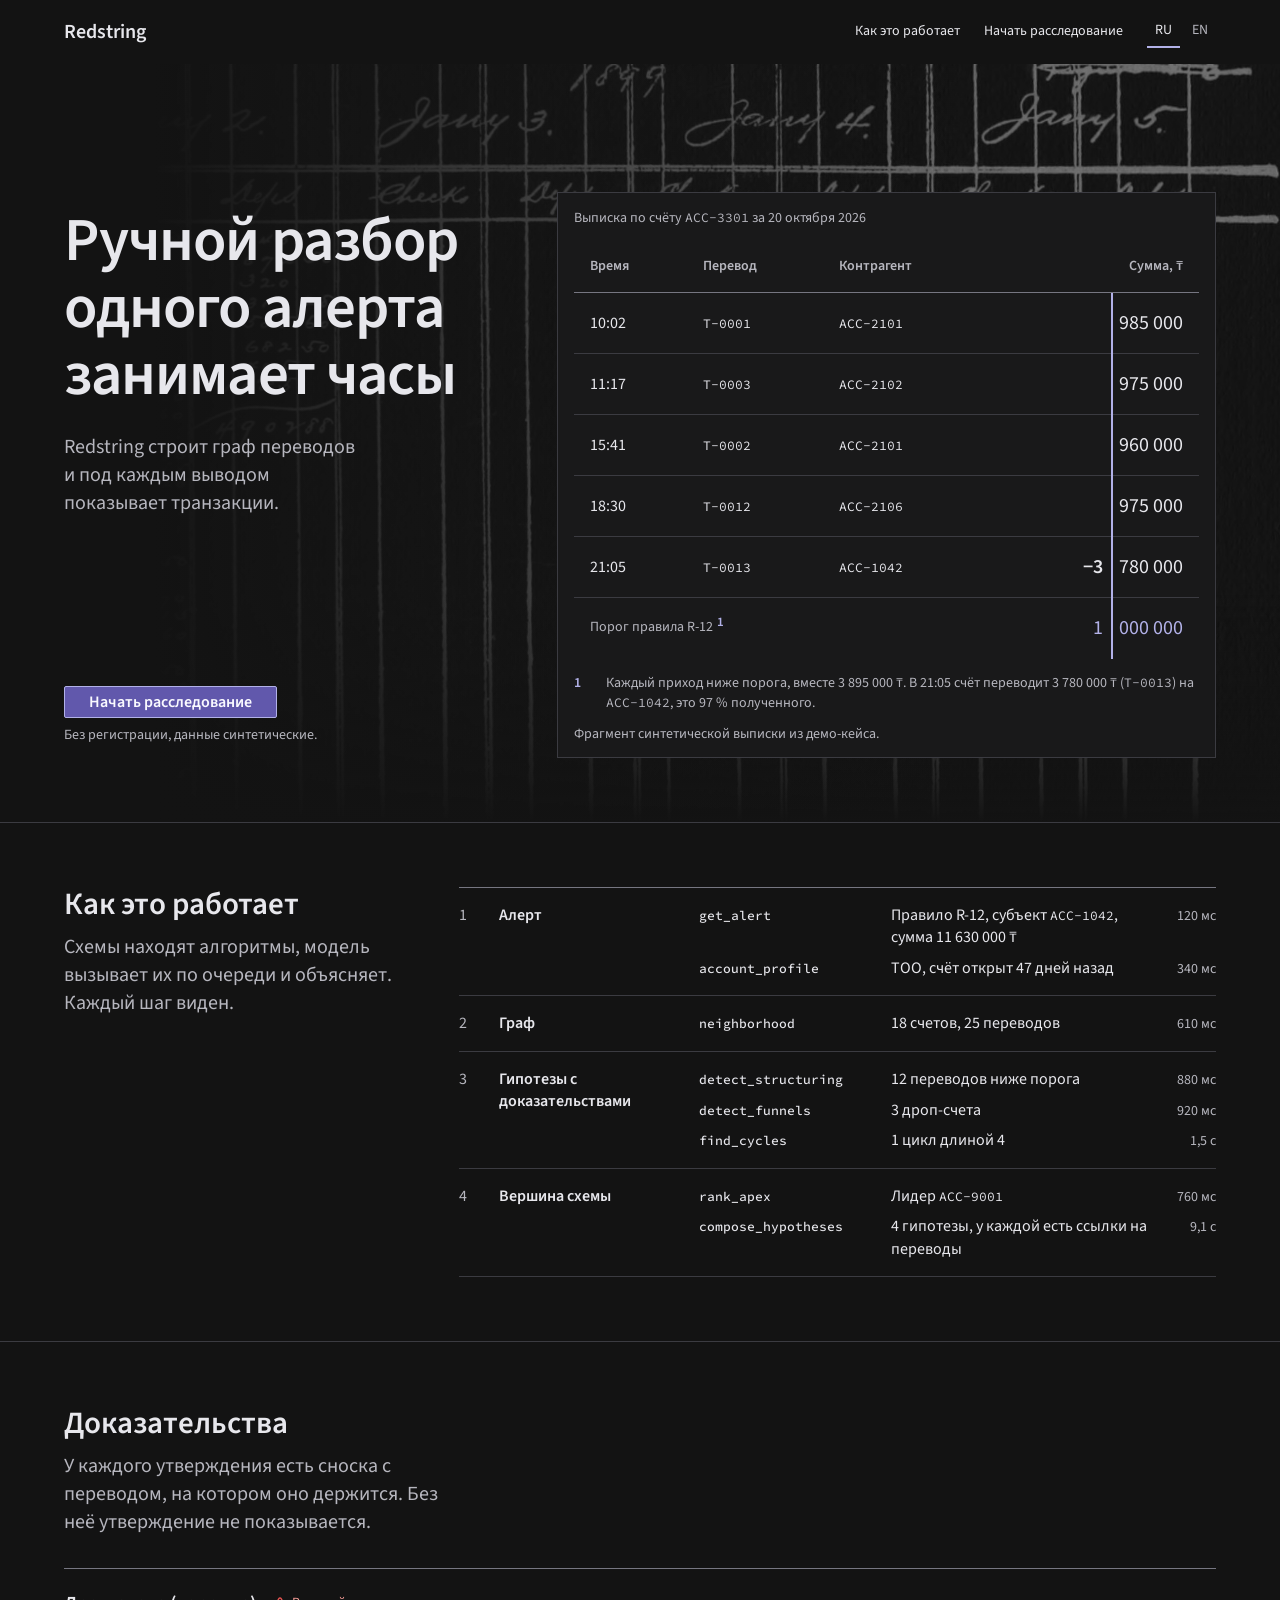
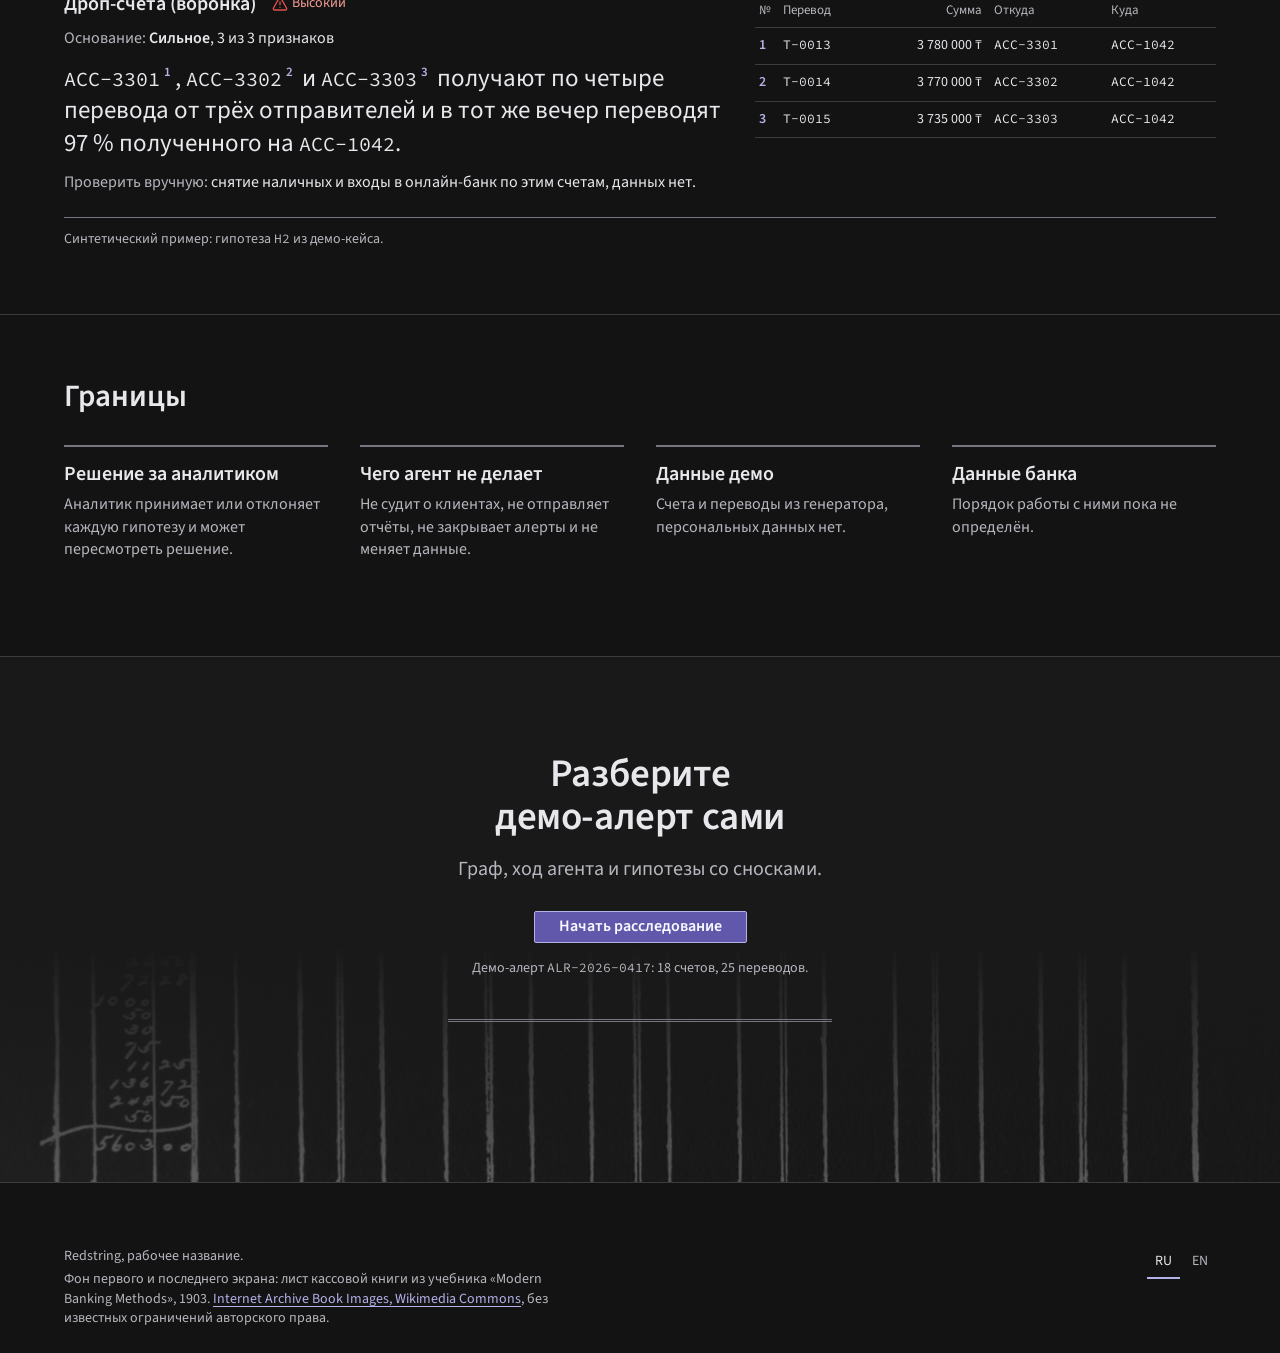
==== commit b8ddb25c: "Animate the closing block of the landing The page now ends the way a ledger does: when the closing b" ====
--- a/prototype/index.html
+++ b/prototype/index.html
@@ -161,12 +161,15 @@
     </section>
 
     <section class="band" aria-labelledby="band-title">
-      <div class="container band-row">
-        <div class="band-text">
-          <h2 id="band-title">Разберите демо-алерт сами</h2>
-          <p>Граф, ход агента и гипотезы со сносками.</p>
-        </div>
+      <div class="band-photo" aria-hidden="true">
+        <img src="assets/ledger-1903.jpg" alt="" width="1920" height="1315" loading="lazy" />
+      </div>
+      <div class="container band-inner">
+        <h2 id="band-title">Разберите демо-алерт сами</h2>
+        <p class="band-lede">Граф, ход агента и гипотезы со сносками.</p>
         <a class="btn-primary" href="investigate.html?lang=ru">Начать расследование</a>
+        <p class="band-meta">Демо-алерт <span class="id">ALR-2026-0417</span>: 18 счетов, 25 переводов.</p>
+        <span class="closing-rule" aria-hidden="true"></span>
       </div>
     </section>
   </main>
@@ -175,7 +178,7 @@
     <div class="container footer-row">
       <div class="footer-text">
         <p>Redstring, рабочее название.</p>
-        <p>Фон первого экрана: лист кассовой книги из учебника «Modern Banking Methods», 1903. <a href="https://commons.wikimedia.org/wiki/File:Modern_banking_methods_and_practical_bank_bookkeeping;_illustrated_with_over_two_hundred_forms_of_bank_books,_records_and_blanks_(1903)_(14597619308).jpg">Internet Archive Book Images, Wikimedia Commons</a>, без известных ограничений авторского права.</p>
+        <p>Фон первого и последнего экрана: лист кассовой книги из учебника «Modern Banking Methods», 1903. <a href="https://commons.wikimedia.org/wiki/File:Modern_banking_methods_and_practical_bank_bookkeeping;_illustrated_with_over_two_hundred_forms_of_bank_books,_records_and_blanks_(1903)_(14597619308).jpg">Internet Archive Book Images, Wikimedia Commons</a>, без известных ограничений авторского права.</p>
       </div>
       <nav class="lang" aria-label="Язык">
         <a href="index.html" hreflang="ru" lang="ru" aria-current="page">RU</a>
--- a/prototype/landing.css
+++ b/prototype/landing.css
@@ -236,11 +236,50 @@
 .term dt { font-size: var(--text-lg); font-weight: var(--weight-strong); line-height: var(--leading-tight); }
 .term dd { color: var(--text-secondary); line-height: var(--leading-body); }
 
-/* Closing band: a change of paper, the one action again */
-.band { padding-block: var(--space-8); background: var(--surface); color: var(--text); border-top: 1px solid var(--rule); }
-.band-row { display: flex; justify-content: space-between; align-items: center; gap: var(--space-5); flex-wrap: wrap; }
-.band h2 { font-size: var(--text-2xl); }
-.band p { margin-top: var(--space-2); color: var(--text-secondary); font-size: var(--text-lg); }
+/* Closing band: the page ends the way a ledger does. The headline arrives word by word, the action
+   follows, and a double rule closes the account. The 1903 ledger returns at the foot. */
+.band {
+  position: relative; isolation: isolate; overflow: clip;
+  padding-block: var(--space-9) calc(var(--space-9) + var(--space-8));
+  background: var(--surface); color: var(--text);
+  border-top: 1px solid var(--rule);
+  text-align: center;
+}
+.band-photo { position: absolute; inset: 0; z-index: -1; }
+.band-photo img {
+  width: 100%; height: 100%;
+  object-fit: cover; object-position: 12% 90%;
+  filter: grayscale(1) invert(1) contrast(1.2);
+  opacity: 0.3;
+}
+.band-photo::after { content: ""; position: absolute; inset: 0; background: linear-gradient(180deg, var(--surface) 55%, transparent 100%); }
+.band-inner { display: grid; justify-items: center; gap: var(--space-4); }
+.band h2 { max-width: 16ch; font-size: var(--text-3xl); letter-spacing: -0.01em; }
+.band-lede { color: var(--text-secondary); font-size: var(--text-lg); line-height: var(--leading-body); }
+.band .btn-primary { margin-top: var(--space-3); }
+.band-meta { color: var(--text-secondary); font-size: var(--text-sm); }
+.closing-rule { display: block; width: min(100%, 24rem); margin-top: var(--space-5); border-top: 3px double var(--rule-closing); }
+
+/* Shown at once without the script; with it, the block plays once when it scrolls into view. */
+.js .band .word { display: inline-block; }
+.js .band .word,
+.js .band .band-lede, .js .band .btn-primary, .js .band .band-meta {
+  opacity: 0; transform: translateY(14px);
+  transition: opacity var(--landing-enter) var(--ease-sharp), transform var(--landing-enter) var(--ease-sharp), color var(--duration-standard) var(--ease-sharp);
+}
+.js .band .word { transition-delay: calc(var(--w, 0) * 90ms); }
+.js .band .band-lede { transition-delay: 480ms; }
+.js .band .btn-primary { transition-delay: 620ms; }
+.js .band .band-meta { transition-delay: 760ms; }
+.js .band .closing-rule { transform: scaleX(0); transition: transform 600ms var(--ease-sharp) 900ms; }
+.js .band .band-photo img { opacity: 0; transition: opacity 1400ms var(--ease-sharp) 300ms; }
+.js .band.is-in .word,
+.js .band.is-in .band-lede, .js .band.is-in .btn-primary, .js .band.is-in .band-meta { opacity: 1; transform: none; }
+.js .band.is-in .btn-primary:active { transform: translateY(1px) scale(0.98); }
+.js .band.is-in .closing-rule { transform: none; }
+.js .band.is-in .band-photo img { opacity: 0.3; }
+/* Once the block has played, the button answers the pointer without the entrance delay. */
+.js .band.is-done .btn-primary { transition: color var(--duration-standard) var(--ease-sharp), transform var(--duration-micro) var(--ease-sharp); }
 
 .footer { padding-block: var(--space-8) var(--space-5); border-top: 1px solid var(--rule); color: var(--text-secondary); font-size: var(--text-sm); }
 .footer-row { display: flex; justify-content: space-between; align-items: flex-start; gap: var(--space-4); flex-wrap: wrap; }
@@ -251,6 +290,8 @@
   .hero-photo img, .hero h1, .lede, .hero-action, .statement, .statement-table tbody tr, .statement-table tfoot tr,
   .amt-lo::before, .notes, .statement figcaption, .hero .btn-primary { animation: none; }
   .js .run .calls li { opacity: 1; transform: none; transition: none; }
+  .js .band .word, .js .band .band-lede, .js .band .btn-primary, .js .band .band-meta, .js .band .closing-rule { opacity: 1; transform: none; transition: none; }
+  .js .band .band-photo img { opacity: 0.3; transition: none; }
   .btn-primary::before, .nav-links a::after { transition: none; }
 }
 
